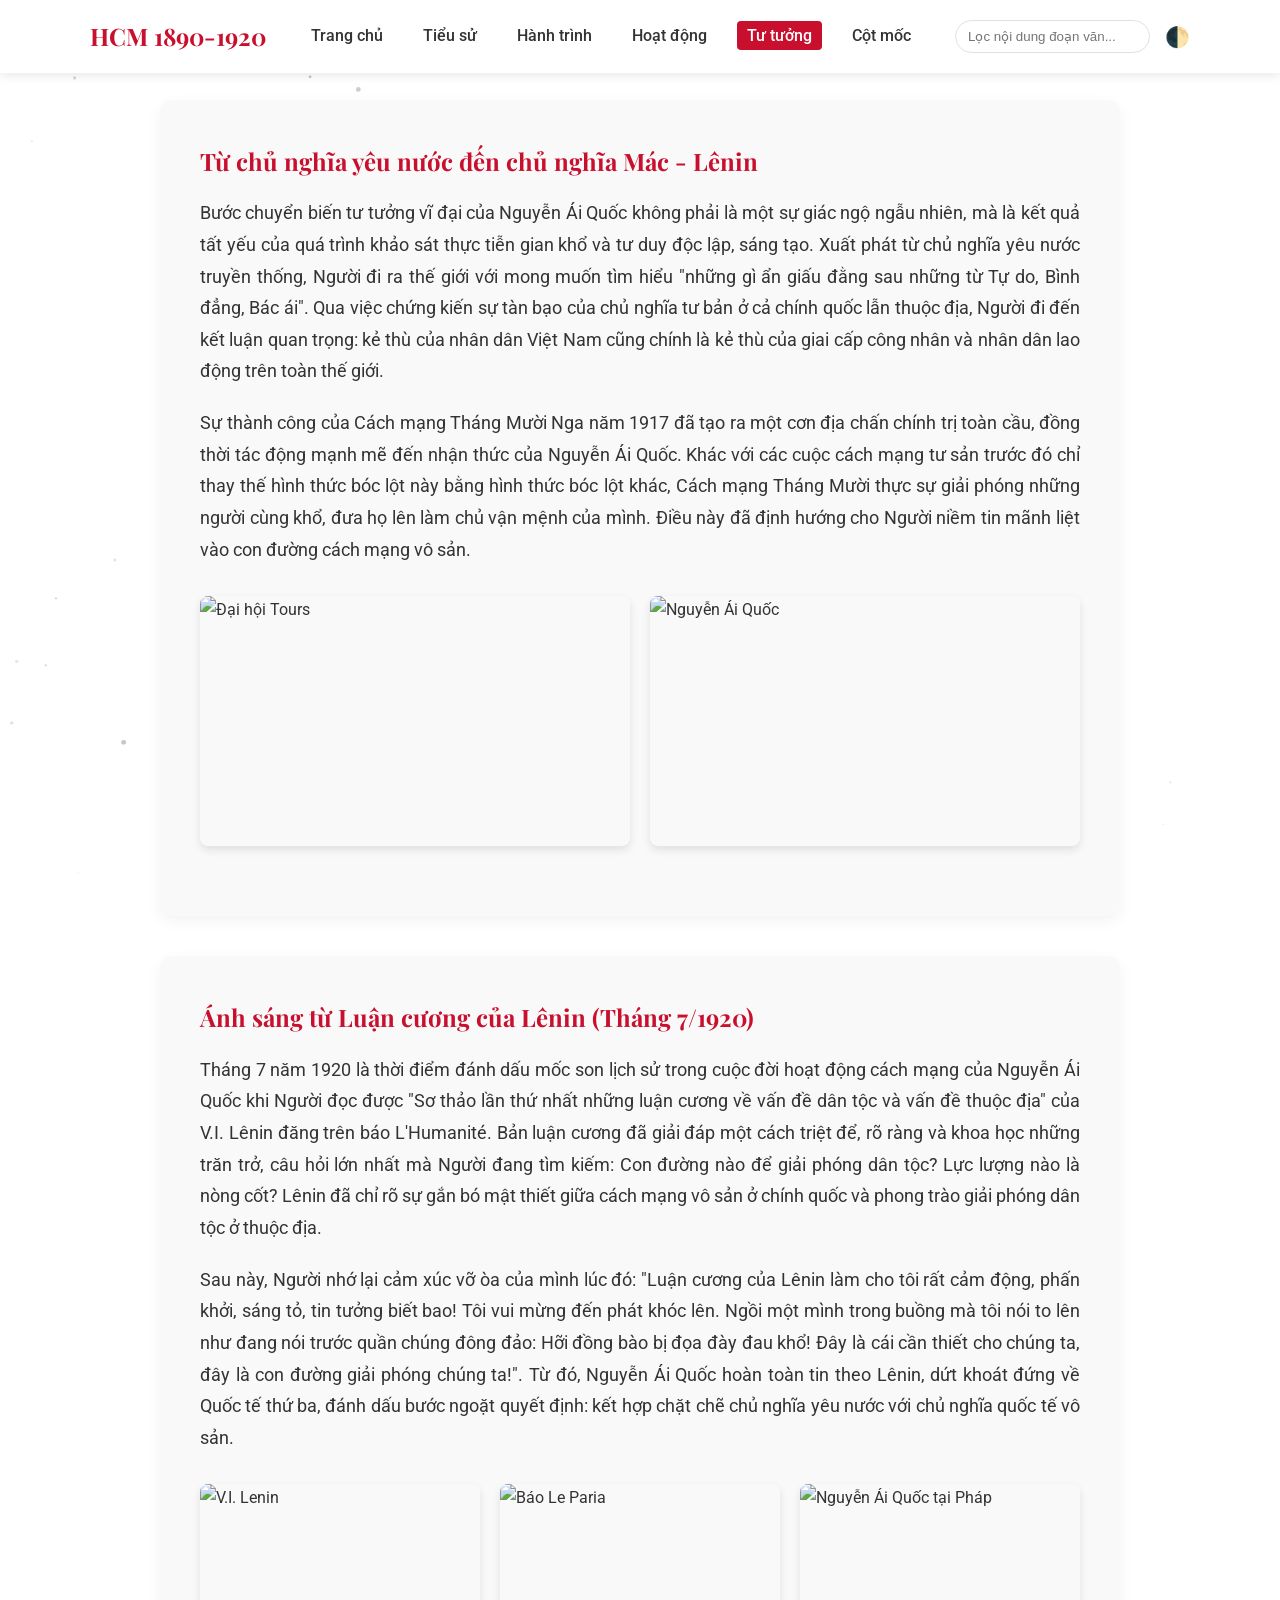
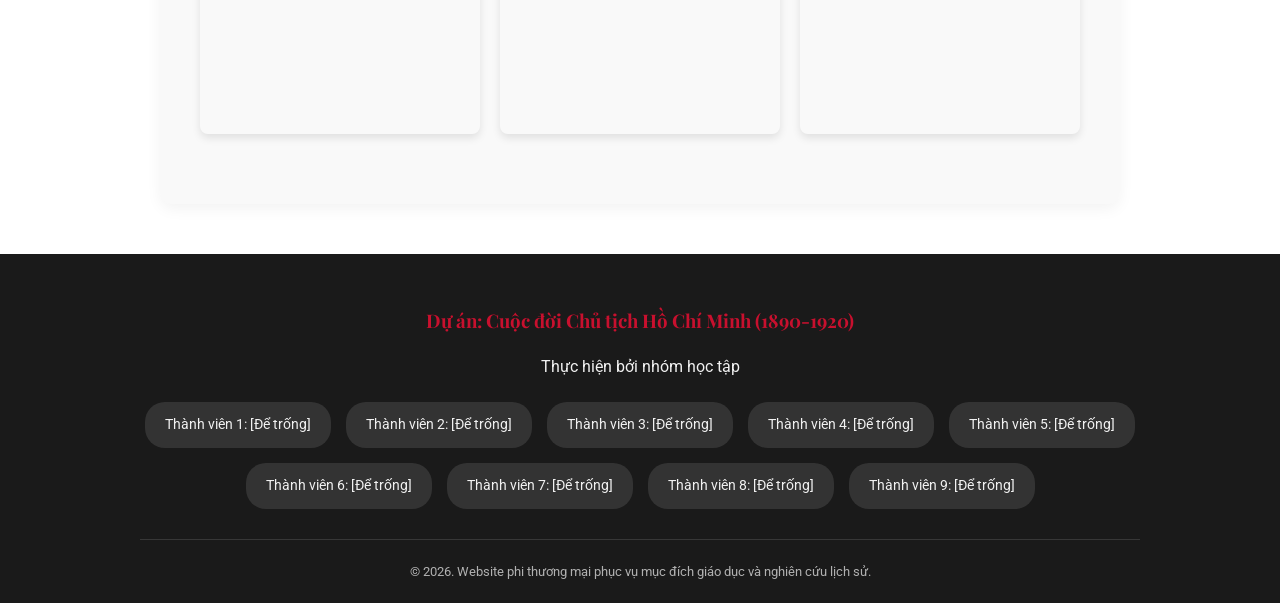
==== chuyenbientutuong.html @ 91367d7a "Create chuyenbientutuong.html" ====
<!DOCTYPE html>
<html lang="vi">
<head>
    <meta charset="UTF-8">
    <meta name="viewport" content="width=device-width, initial-scale=1.0">
    <title>Chuyển biến tư tưởng</title>
    <link rel="stylesheet" href="style.css">
</head>
<body>
    <div id="loader"><div class="spinner"></div></div>
    <canvas id="bg-canvas"></canvas>
    <div id="header-placeholder"></div>

    <main>
        <section class="content-section reveal">
            <h2>Từ chủ nghĩa yêu nước đến chủ nghĩa Mác - Lênin</h2>
            <p>Bước chuyển biến tư tưởng vĩ đại của Nguyễn Ái Quốc không phải là một sự giác ngộ ngẫu nhiên, mà là kết quả tất yếu của quá trình khảo sát thực tiễn gian khổ và tư duy độc lập, sáng tạo. Xuất phát từ chủ nghĩa yêu nước truyền thống, Người đi ra thế giới với mong muốn tìm hiểu "những gì ẩn giấu đằng sau những từ Tự do, Bình đẳng, Bác ái". Qua việc chứng kiến sự tàn bạo của chủ nghĩa tư bản ở cả chính quốc lẫn thuộc địa, Người đi đến kết luận quan trọng: kẻ thù của nhân dân Việt Nam cũng chính là kẻ thù của giai cấp công nhân và nhân dân lao động trên toàn thế giới.</p>
            <p>Sự thành công của Cách mạng Tháng Mười Nga năm 1917 đã tạo ra một cơn địa chấn chính trị toàn cầu, đồng thời tác động mạnh mẽ đến nhận thức của Nguyễn Ái Quốc. Khác với các cuộc cách mạng tư sản trước đó chỉ thay thế hình thức bóc lột này bằng hình thức bóc lột khác, Cách mạng Tháng Mười thực sự giải phóng những người cùng khổ, đưa họ lên làm chủ vận mệnh của mình. Điều này đã định hướng cho Người niềm tin mãnh liệt vào con đường cách mạng vô sản.</p>

            <div class="image-gallery">
                <img class="gallery-img" src="https://upload.wikimedia.org/wikipedia/commons/thumb/1/1e/Tours_Congress.jpg/800px-Tours_Congress.jpg" alt="Đại hội Tours">
                <img class="gallery-img" src="https://upload.wikimedia.org/wikipedia/commons/thumb/0/0c/Ho_Chi_Minh_1921.jpg/800px-Ho_Chi_Minh_1921.jpg" alt="Nguyễn Ái Quốc">
            </div>
        </section>

        <section class="content-section reveal">
            <h2>Ánh sáng từ Luận cương của Lênin (Tháng 7/1920)</h2>
            <p>Tháng 7 năm 1920 là thời điểm đánh dấu mốc son lịch sử trong cuộc đời hoạt động cách mạng của Nguyễn Ái Quốc khi Người đọc được "Sơ thảo lần thứ nhất những luận cương về vấn đề dân tộc và vấn đề thuộc địa" của V.I. Lênin đăng trên báo L'Humanité. Bản luận cương đã giải đáp một cách triệt để, rõ ràng và khoa học những trăn trở, câu hỏi lớn nhất mà Người đang tìm kiếm: Con đường nào để giải phóng dân tộc? Lực lượng nào là nòng cốt? Lênin đã chỉ rõ sự gắn bó mật thiết giữa cách mạng vô sản ở chính quốc và phong trào giải phóng dân tộc ở thuộc địa.</p>
            <p>Sau này, Người nhớ lại cảm xúc vỡ òa của mình lúc đó: "Luận cương của Lênin làm cho tôi rất cảm động, phấn khởi, sáng tỏ, tin tưởng biết bao! Tôi vui mừng đến phát khóc lên. Ngồi một mình trong buồng mà tôi nói to lên như đang nói trước quần chúng đông đảo: Hỡi đồng bào bị đọa đày đau khổ! Đây là cái cần thiết cho chúng ta, đây là con đường giải phóng chúng ta!". Từ đó, Nguyễn Ái Quốc hoàn toàn tin theo Lênin, dứt khoát đứng về Quốc tế thứ ba, đánh dấu bước ngoặt quyết định: kết hợp chặt chẽ chủ nghĩa yêu nước với chủ nghĩa quốc tế vô sản.</p>

            <div class="image-gallery">
                <img class="gallery-img" src="https://upload.wikimedia.org/wikipedia/commons/4/43/Lenin_vl.jpg" alt="V.I. Lenin">
                <img class="gallery-img" src="https://upload.wikimedia.org/wikipedia/commons/thumb/3/30/Le_Paria_%281922%29.jpg/800px-Le_Paria_%281922%29.jpg" alt="Báo Le Paria">
                <img class="gallery-img" src="https://upload.wikimedia.org/wikipedia/commons/e/e5/Nguyen_Ai_Quoc_o_Phap.jpg" alt="Nguyễn Ái Quốc tại Pháp">
            </div>
        </section>
    </main>

    <div id="footer-placeholder"></div>
    <script src="script.js"></script>
</body>
</html>
---- style.css ----
@import url('https://fonts.googleapis.com/css2?family=Playfair+Display:ital,wght@0,400;0,700;1,400&family=Roboto:wght@300;400;500;700&display=swap');

:root {
    --bg-color: #ffffff;
    --text-color: #333333;
    --primary-color: #c8102e; /* Đỏ cờ Việt Nam */
    --accent-color: #ffd700; /* Vàng sao */
    --nav-bg: rgba(255, 255, 255, 0.95);
    --card-bg: #f9f9f9;
    --border-color: #e0e0e0;
}

[data-theme="dark"] {
    --bg-color: #121212;
    --text-color: #f1f1f1;
    --primary-color: #ff4d4d;
    --accent-color: #ffea70;
    --nav-bg: rgba(18, 18, 18, 0.95);
    --card-bg: #1e1e1e;
    --border-color: #333;
}

* {
    margin: 0;
    padding: 0;
    box-sizing: border-box;
    transition: background-color 0.3s, color 0.3s;
}

body {
    font-family: 'Roboto', sans-serif;
    background-color: var(--bg-color);
    color: var(--text-color);
    line-height: 1.8;
    overflow-x: hidden;
}

h1, h2, h3, h4 {
    font-family: 'Playfair Display', serif;
    color: var(--primary-color);
    margin-bottom: 15px;
}

/* Loading Screen */
#loader {
    position: fixed;
    top: 0; left: 0; width: 100vw; height: 100vh;
    background: var(--bg-color);
    display: flex;
    justify-content: center;
    align-items: center;
    z-index: 9999;
    transition: opacity 0.5s ease;
}
.spinner {
    border: 5px solid var(--border-color);
    border-top: 5px solid var(--primary-color);
    border-radius: 50%;
    width: 50px; height: 50px;
    animation: spin 1s linear infinite;
}
@keyframes spin { 0% { transform: rotate(0deg); } 100% { transform: rotate(360deg); } }

/* Canvas Background */
#bg-canvas {
    position: fixed;
    top: 0; left: 0; width: 100vw; height: 100vh;
    z-index: -1;
    pointer-events: none;
}

/* Header & Nav */
header {
    position: fixed;
    top: 0; width: 100%;
    background: var(--nav-bg);
    box-shadow: 0 2px 10px rgba(0,0,0,0.1);
    z-index: 1000;
    backdrop-filter: blur(5px);
}
nav {
    display: flex;
    justify-content: space-between;
    align-items: center;
    padding: 15px 50px;
    max-width: 1200px;
    margin: 0 auto;
}
.logo {
    font-family: 'Playfair Display', serif;
    font-size: 24px;
    font-weight: bold;
    color: var(--primary-color);
    text-decoration: none;
}
.nav-links {
    list-style: none;
    display: flex;
    gap: 20px;
}
.nav-links a {
    text-decoration: none;
    color: var(--text-color);
    font-weight: 500;
    padding: 5px 10px;
    border-radius: 4px;
    transition: all 0.3s;
}
.nav-links a:hover, .nav-links a.active {
    background: var(--primary-color);
    color: white;
}
.controls { display: flex; gap: 15px; align-items: center; }
#searchInput {
    padding: 8px 12px;
    border: 1px solid var(--border-color);
    border-radius: 20px;
    background: var(--bg-color);
    color: var(--text-color);
    outline: none;
}
#theme-toggle {
    background: none; border: none; font-size: 20px; cursor: pointer; color: var(--text-color);
}

/* Hero Section */
.hero {
    height: 100vh;
    display: flex;
    flex-direction: column;
    justify-content: center;
    align-items: center;
    text-align: center;
    padding: 0 20px;
    background: linear-gradient(rgba(0,0,0,0.6), rgba(0,0,0,0.6)), url('https://upload.wikimedia.org/wikipedia/commons/1/1c/Ho_Chi_Minh_1946.jpg') center/cover;
    color: white;
    margin-bottom: 50px;
}
.hero h1 { color: white; font-size: 3rem; text-shadow: 2px 2px 4px rgba(0,0,0,0.5); }
.typing-container { font-size: 1.5rem; font-weight: 300; height: 30px; margin-top: 10px; }
.hero-quote { margin-top: 30px; font-style: italic; max-width: 800px; font-size: 1.2rem; }

/* Main Content Structure */
main {
    max-width: 1000px;
    margin: 100px auto 50px;
    padding: 0 20px;
}
.content-section {
    background: var(--card-bg);
    padding: 40px;
    border-radius: 12px;
    box-shadow: 0 5px 15px rgba(0,0,0,0.05);
    margin-bottom: 40px;
}
.content-section p { margin-bottom: 20px; font-size: 1.1rem; text-align: justify; }

/* Images & Lightbox */
.image-gallery {
    display: grid;
    grid-template-columns: repeat(auto-fit, minmax(250px, 1fr));
    gap: 20px;
    margin: 30px 0;
}
.gallery-img {
    width: 100%;
    height: 250px;
    object-fit: cover;
    border-radius: 8px;
    cursor: pointer;
    box-shadow: 0 4px 8px rgba(0,0,0,0.1);
    transition: transform 0.3s ease, box-shadow 0.3s ease;
}
.gallery-img:hover {
    transform: translateY(-5px) scale(1.02);
    box-shadow: 0 8px 16px rgba(0,0,0,0.2);
}
#lightbox {
    position: fixed; top: 0; left: 0; width: 100%; height: 100%;
    background: rgba(0,0,0,0.9);
    display: flex; justify-content: center; align-items: center;
    z-index: 2000; opacity: 0; pointer-events: none; transition: opacity 0.3s;
}
#lightbox.active { opacity: 1; pointer-events: auto; }
#lightbox img { max-width: 90%; max-height: 90%; border-radius: 8px; }
#lightbox-close {
    position: absolute; top: 20px; right: 30px; color: white; font-size: 40px; cursor: pointer;
}

/* Scroll Reveal */
.reveal { opacity: 0; transform: translateY(40px); transition: all 0.8s ease-out; }
.reveal.active { opacity: 1; transform: translateY(0); }

/* Timeline */
.timeline { position: relative; max-width: 800px; margin: 40px auto; }
.timeline::after {
    content: ''; position: absolute; width: 4px; background: var(--primary-color);
    top: 0; bottom: 0; left: 50%; margin-left: -2px;
}
.timeline-item { padding: 20px 40px; position: relative; width: 50%; box-sizing: border-box; }
.timeline-item:nth-child(odd) { left: 0; text-align: right; }
.timeline-item:nth-child(even) { left: 50%; }
.timeline-item::after {
    content: ''; position: absolute; width: 20px; height: 20px;
    background: var(--bg-color); border: 4px solid var(--primary-color);
    border-radius: 50%; top: 25px; z-index: 1;
}
.timeline-item:nth-child(odd)::after { right: -12px; }
.timeline-item:nth-child(even)::after { left: -12px; }
.timeline-content {
    padding: 20px; background: var(--card-bg); border-radius: 8px;
    box-shadow: 0 4px 8px rgba(0,0,0,0.1);
}
.timeline-content h3 { color: var(--primary-color); font-size: 1.5rem; }

/* Footer */
footer {
    background: #1a1a1a;
    color: #f1f1f1;
    padding: 50px 20px 20px;
    text-align: center;
}
.footer-container { max-width: 1000px; margin: 0 auto; }
.team-list {
    display: flex; flex-wrap: wrap; justify-content: center; gap: 15px; list-style: none; margin: 20px 0;
}
.team-list li {
    background: #333; padding: 10px 20px; border-radius: 20px; font-size: 0.9rem;
}
.copyright { margin-top: 30px; font-size: 0.8rem; opacity: 0.7; border-top: 1px solid #444; padding-top: 20px; }

/* Responsive */
@media (max-width: 768px) {
    nav { flex-direction: column; padding: 15px; gap: 15px; }
    .nav-links { flex-wrap: wrap; justify-content: center; }
    .timeline::after { left: 31px; }
    .timeline-item { width: 100%; padding-left: 70px; padding-right: 25px; text-align: left !important; }
    .timeline-item:nth-child(even), .timeline-item:nth-child(odd) { left: 0; }
    .timeline-item::after { left: 20px !important; }
}
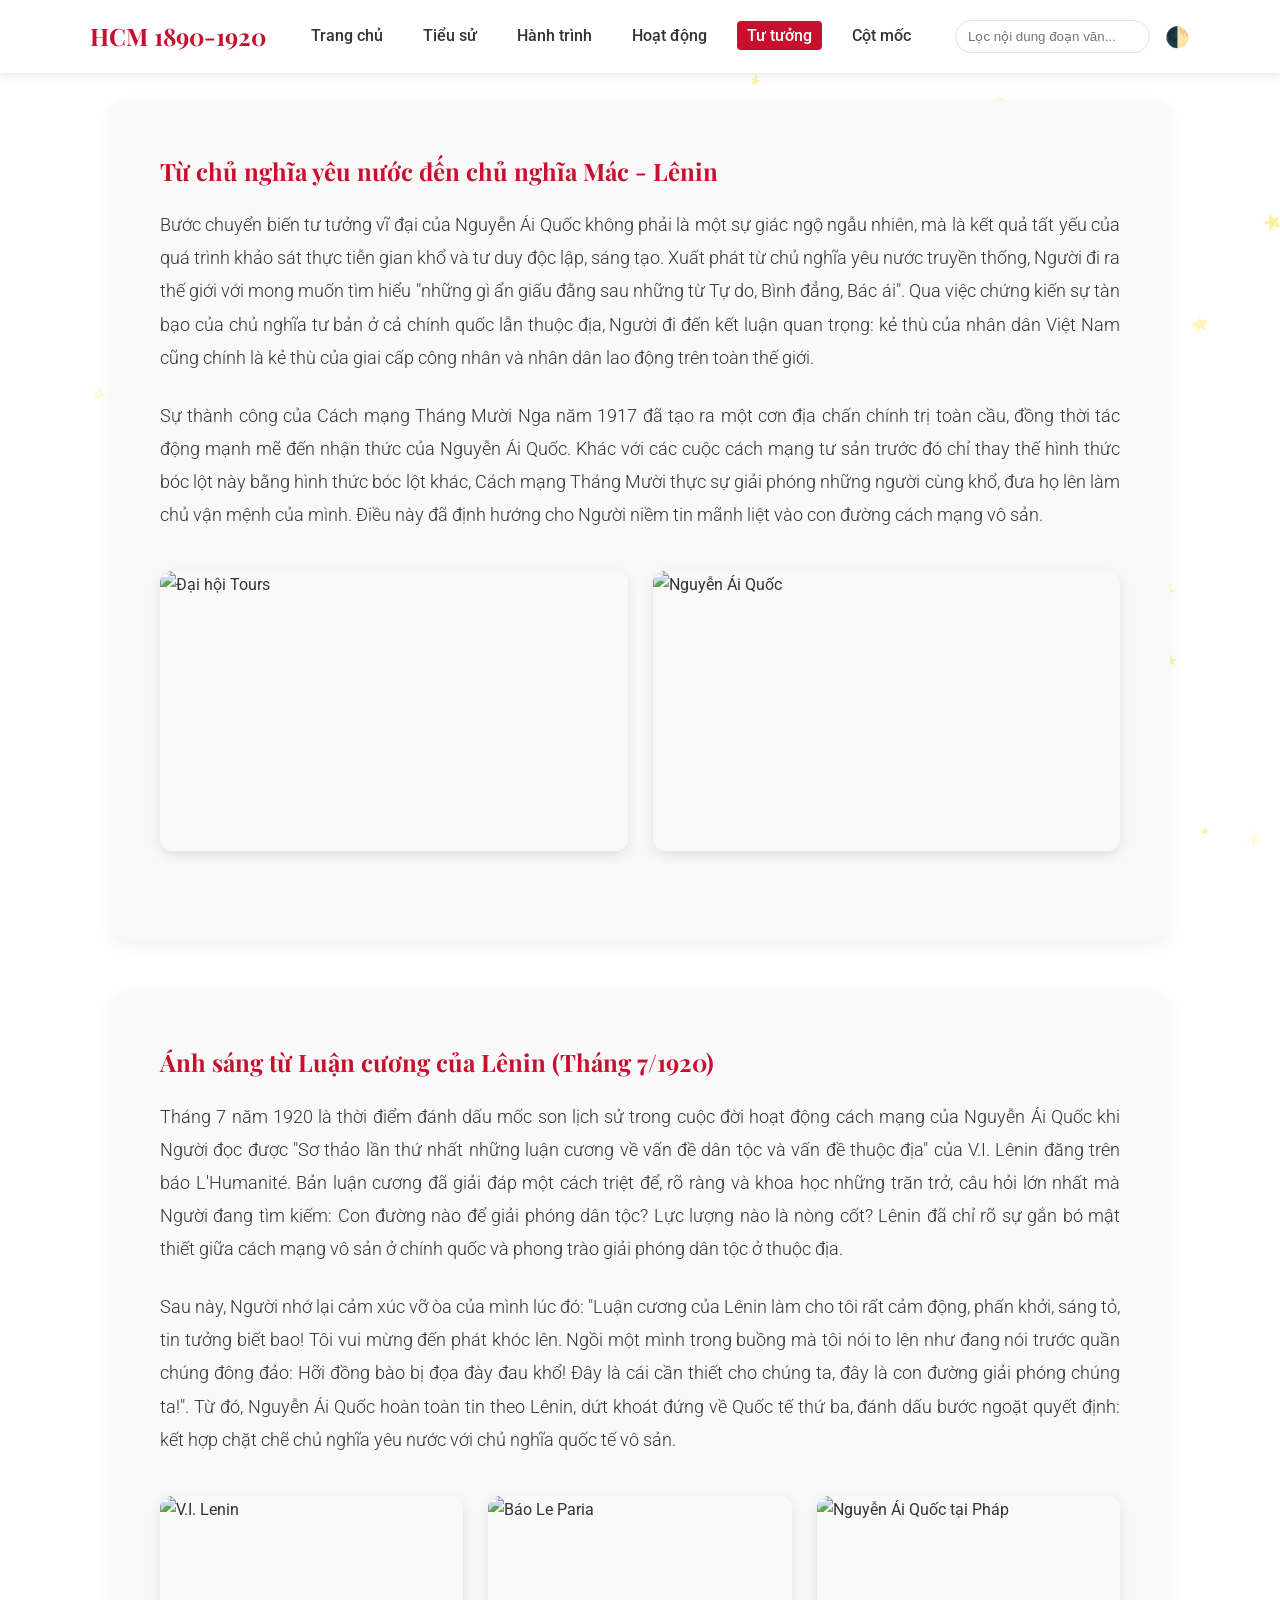
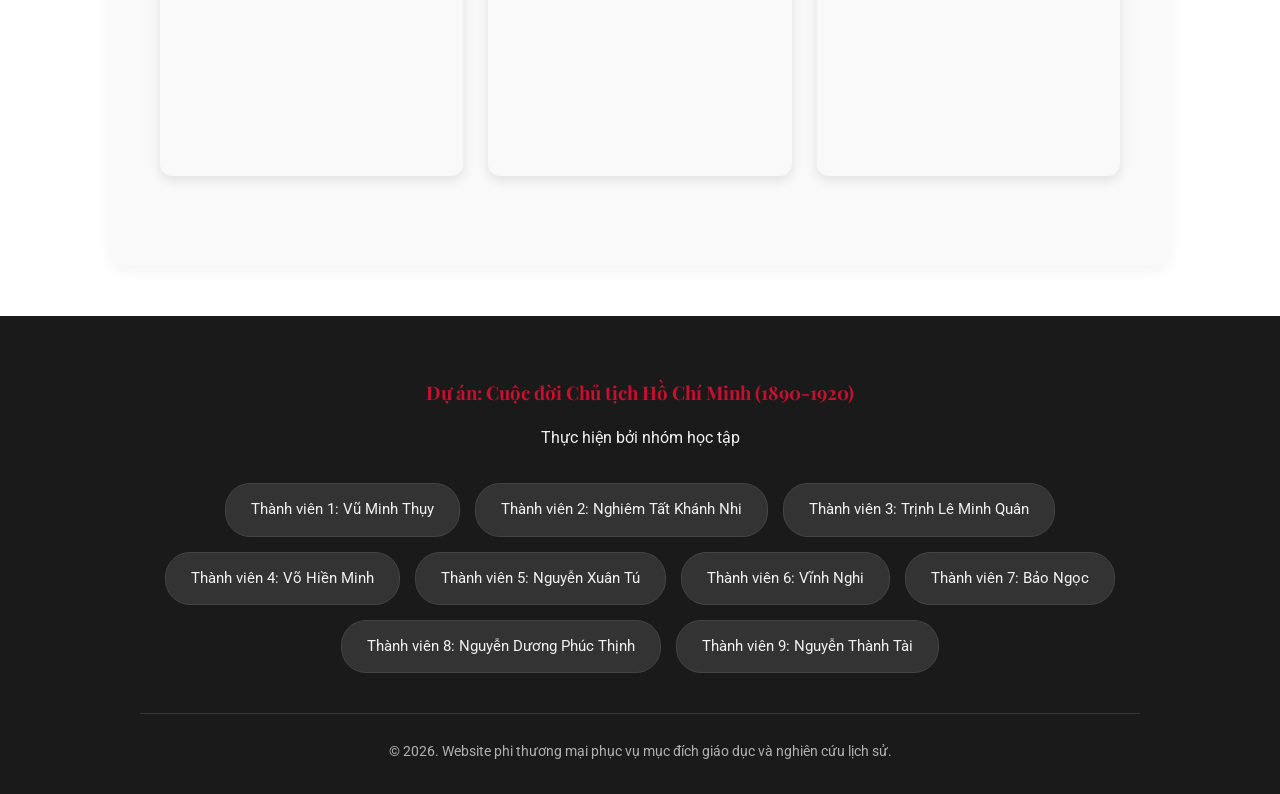
==== commit dbb692df: "Update chuyenbientutuong.html" ====
--- a/chuyenbientutuong.html
+++ b/chuyenbientutuong.html
@@ -18,8 +18,8 @@
             <p>Sự thành công của Cách mạng Tháng Mười Nga năm 1917 đã tạo ra một cơn địa chấn chính trị toàn cầu, đồng thời tác động mạnh mẽ đến nhận thức của Nguyễn Ái Quốc. Khác với các cuộc cách mạng tư sản trước đó chỉ thay thế hình thức bóc lột này bằng hình thức bóc lột khác, Cách mạng Tháng Mười thực sự giải phóng những người cùng khổ, đưa họ lên làm chủ vận mệnh của mình. Điều này đã định hướng cho Người niềm tin mãnh liệt vào con đường cách mạng vô sản.</p>
 
             <div class="image-gallery">
-                <img class="gallery-img" src="https://upload.wikimedia.org/wikipedia/commons/thumb/1/1e/Tours_Congress.jpg/800px-Tours_Congress.jpg" alt="Đại hội Tours">
-                <img class="gallery-img" src="https://upload.wikimedia.org/wikipedia/commons/thumb/0/0c/Ho_Chi_Minh_1921.jpg/800px-Ho_Chi_Minh_1921.jpg" alt="Nguyễn Ái Quốc">
+                <img class="gallery-img" src="https://hochiminh.vn/upload/3000001/20251024/d78dca8a6bbd38e9483867792d4294d0le-nin.jpg" alt="Đại hội Tours">
+                <img class="gallery-img" src="https://static.cand.com.vn/Files/Image/trangdung/2017/02/13/thumb_470.4_5fb2a60a-c07b-4d3b-9a1b-80cc7f40c037.jpg" alt="Nguyễn Ái Quốc">
             </div>
         </section>
 
@@ -29,9 +29,9 @@
             <p>Sau này, Người nhớ lại cảm xúc vỡ òa của mình lúc đó: "Luận cương của Lênin làm cho tôi rất cảm động, phấn khởi, sáng tỏ, tin tưởng biết bao! Tôi vui mừng đến phát khóc lên. Ngồi một mình trong buồng mà tôi nói to lên như đang nói trước quần chúng đông đảo: Hỡi đồng bào bị đọa đày đau khổ! Đây là cái cần thiết cho chúng ta, đây là con đường giải phóng chúng ta!". Từ đó, Nguyễn Ái Quốc hoàn toàn tin theo Lênin, dứt khoát đứng về Quốc tế thứ ba, đánh dấu bước ngoặt quyết định: kết hợp chặt chẽ chủ nghĩa yêu nước với chủ nghĩa quốc tế vô sản.</p>
 
             <div class="image-gallery">
-                <img class="gallery-img" src="https://upload.wikimedia.org/wikipedia/commons/4/43/Lenin_vl.jpg" alt="V.I. Lenin">
-                <img class="gallery-img" src="https://upload.wikimedia.org/wikipedia/commons/thumb/3/30/Le_Paria_%281922%29.jpg/800px-Le_Paria_%281922%29.jpg" alt="Báo Le Paria">
-                <img class="gallery-img" src="https://upload.wikimedia.org/wikipedia/commons/e/e5/Nguyen_Ai_Quoc_o_Phap.jpg" alt="Nguyễn Ái Quốc tại Pháp">
+                <img class="gallery-img" src="https://upload.wikimedia.org/wikipedia/commons/thumb/c/c0/Lenin_in_1920_%28cropped%29.jpg/960px-Lenin_in_1920_%28cropped%29.jpg" alt="V.I. Lenin">
+                <img class="gallery-img" src="https://images.hcmcpv.org.vn/res/news/2021/11/05-11-2021-ve-cuoc-gap-go-giua-chu-tich-ho-chi-minh-voi-lanh-tu-lenin-92B83FCE.jpg" alt="Báo Le Paria">
+                <img class="gallery-img" src="https://media-cdn-v2.laodong.vn/storage/newsportal/2020/1/14/778525/Luancuong_Lenin_A.jpg?w=800&h=420&crop=auto&scale=both" alt="Nguyễn Ái Quốc tại Pháp">
             </div>
         </section>
     </main>
--- a/style.css
+++ b/style.css
@@ -8,6 +8,7 @@
     --nav-bg: rgba(255, 255, 255, 0.95);
     --card-bg: #f9f9f9;
     --border-color: #e0e0e0;
+    --shadow: 0 5px 15px rgba(0,0,0,0.05);
 }
 
 [data-theme="dark"] {
@@ -18,6 +19,7 @@
     --nav-bg: rgba(18, 18, 18, 0.95);
     --card-bg: #1e1e1e;
     --border-color: #333;
+    --shadow: 0 5px 15px rgba(0,0,0,0.3);
 }
 
 * {
@@ -61,7 +63,7 @@
 }
 @keyframes spin { 0% { transform: rotate(0deg); } 100% { transform: rotate(360deg); } }
 
-/* Canvas Background */
+/* === Canvas Background (CẬP NHẬT: Hiệu ứng đẹp hơn, màu Đỏ/Vàng) === */
 #bg-canvas {
     position: fixed;
     top: 0; left: 0; width: 100vw; height: 100vh;
@@ -132,48 +134,48 @@
     align-items: center;
     text-align: center;
     padding: 0 20px;
-    background: linear-gradient(rgba(0,0,0,0.6), rgba(0,0,0,0.6)), url('https://upload.wikimedia.org/wikipedia/commons/1/1c/Ho_Chi_Minh_1946.jpg') center/cover;
+    background: linear-gradient(rgba(0,0,0,0.7), rgba(0,0,0,0.7)), url('https://upload.wikimedia.org/wikipedia/commons/e/e5/Nguyen_Ai_Quoc_o_Phap.jpg') center/cover;
     color: white;
     margin-bottom: 50px;
 }
-.hero h1 { color: white; font-size: 3rem; text-shadow: 2px 2px 4px rgba(0,0,0,0.5); }
-.typing-container { font-size: 1.5rem; font-weight: 300; height: 30px; margin-top: 10px; }
-.hero-quote { margin-top: 30px; font-style: italic; max-width: 800px; font-size: 1.2rem; }
+.hero h1 { color: var(--accent-color); font-size: 3.5rem; text-shadow: 2px 2px 4px rgba(0,0,0,0.5); }
+.typing-container { font-size: 1.8rem; font-weight: 300; height: 40px; margin-top: 10px; color: #f1f1f1; }
+.hero-quote { margin-top: 40px; font-style: italic; max-width: 800px; font-size: 1.3rem; border-left: 4px solid var(--accent-color); padding-left: 20px; }
 
 /* Main Content Structure */
 main {
-    max-width: 1000px;
+    max-width: 1100px;
     margin: 100px auto 50px;
     padding: 0 20px;
 }
 .content-section {
     background: var(--card-bg);
-    padding: 40px;
-    border-radius: 12px;
-    box-shadow: 0 5px 15px rgba(0,0,0,0.05);
-    margin-bottom: 40px;
-}
-.content-section p { margin-bottom: 20px; font-size: 1.1rem; text-align: justify; }
+    padding: 50px;
+    border-radius: 16px;
+    box-shadow: var(--shadow);
+    margin-bottom: 50px;
+}
+.content-section p { margin-bottom: 25px; font-size: 1.15rem; text-align: justify; font-weight: 300; }
 
 /* Images & Lightbox */
 .image-gallery {
     display: grid;
-    grid-template-columns: repeat(auto-fit, minmax(250px, 1fr));
-    gap: 20px;
-    margin: 30px 0;
+    grid-template-columns: repeat(auto-fit, minmax(280px, 1fr));
+    gap: 25px;
+    margin: 40px 0;
 }
 .gallery-img {
     width: 100%;
-    height: 250px;
+    height: 280px;
     object-fit: cover;
-    border-radius: 8px;
+    border-radius: 12px;
     cursor: pointer;
-    box-shadow: 0 4px 8px rgba(0,0,0,0.1);
-    transition: transform 0.3s ease, box-shadow 0.3s ease;
+    box-shadow: 0 4px 12px rgba(0,0,0,0.1);
+    transition: transform 0.4s ease, box-shadow 0.4s ease;
 }
 .gallery-img:hover {
-    transform: translateY(-5px) scale(1.02);
-    box-shadow: 0 8px 16px rgba(0,0,0,0.2);
+    transform: translateY(-8px) scale(1.03);
+    box-shadow: 0 12px 24px rgba(0,0,0,0.2);
 }
 #lightbox {
     position: fixed; top: 0; left: 0; width: 100%; height: 100%;
@@ -182,59 +184,88 @@
     z-index: 2000; opacity: 0; pointer-events: none; transition: opacity 0.3s;
 }
 #lightbox.active { opacity: 1; pointer-events: auto; }
-#lightbox img { max-width: 90%; max-height: 90%; border-radius: 8px; }
+#lightbox img { max-width: 90%; max-height: 90%; border-radius: 8px; border: 3px solid white; }
 #lightbox-close {
-    position: absolute; top: 20px; right: 30px; color: white; font-size: 40px; cursor: pointer;
-}
+    position: absolute; top: 20px; right: 30px; color: white; font-size: 50px; cursor: pointer; transition: color 0.3s;
+}
+#lightbox-close:hover { color: var(--accent-color); }
 
 /* Scroll Reveal */
-.reveal { opacity: 0; transform: translateY(40px); transition: all 0.8s ease-out; }
+.reveal { opacity: 0; transform: translateY(50px); transition: all 1s ease-out; }
 .reveal.active { opacity: 1; transform: translateY(0); }
 
-/* Timeline */
-.timeline { position: relative; max-width: 800px; margin: 40px auto; }
-.timeline::after {
-    content: ''; position: absolute; width: 4px; background: var(--primary-color);
-    top: 0; bottom: 0; left: 50%; margin-left: -2px;
-}
-.timeline-item { padding: 20px 40px; position: relative; width: 50%; box-sizing: border-box; }
-.timeline-item:nth-child(odd) { left: 0; text-align: right; }
-.timeline-item:nth-child(even) { left: 50%; }
-.timeline-item::after {
-    content: ''; position: absolute; width: 20px; height: 20px;
-    background: var(--bg-color); border: 4px solid var(--primary-color);
-    border-radius: 50%; top: 25px; z-index: 1;
-}
-.timeline-item:nth-child(odd)::after { right: -12px; }
-.timeline-item:nth-child(even)::after { left: -12px; }
-.timeline-content {
-    padding: 20px; background: var(--card-bg); border-radius: 8px;
-    box-shadow: 0 4px 8px rgba(0,0,0,0.1);
-}
-.timeline-content h3 { color: var(--primary-color); font-size: 1.5rem; }
+/* === === CỘT MỐC: STYLE MỚI HOÀN TOÀN (Feature Cards) === === */
+.milestones-grid {
+    display: grid;
+    grid-template-columns: repeat(auto-fill, minmax(320px, 1fr));
+    gap: 30px;
+    margin-top: 50px;
+}
+.milestone-card {
+    background: var(--card-bg);
+    border-radius: 16px;
+    overflow: hidden;
+    box-shadow: var(--shadow);
+    transition: transform 0.4s ease, box-shadow 0.4s ease;
+    border: 1px solid var(--border-color);
+}
+.milestone-card:hover {
+    transform: translateY(-10px);
+    box-shadow: 0 15px 35px rgba(0,0,0,0.15);
+}
+.milestone-img {
+    width: 100%;
+    height: 220px;
+    object-fit: cover;
+}
+.milestone-info {
+    padding: 25px;
+}
+.milestone-year {
+    font-family: 'Playfair Display', serif;
+    font-size: 2.5rem;
+    font-weight: bold;
+    color: var(--primary-color);
+    margin-bottom: 5px;
+    border-bottom: 3px solid var(--accent-color);
+    display: inline-block;
+}
+.milestone-card h3 {
+    margin-top: 15px;
+    font-size: 1.4rem;
+    color: var(--text-color);
+}
+.milestone-card p {
+    font-size: 1rem;
+    color: var(--text-color);
+    opacity: 0.9;
+    margin-bottom: 0;
+    font-weight: 300;
+}
+/* === === === === === === === === */
 
 /* Footer */
 footer {
     background: #1a1a1a;
     color: #f1f1f1;
-    padding: 50px 20px 20px;
+    padding: 60px 20px 30px;
     text-align: center;
 }
 .footer-container { max-width: 1000px; margin: 0 auto; }
 .team-list {
-    display: flex; flex-wrap: wrap; justify-content: center; gap: 15px; list-style: none; margin: 20px 0;
+    display: flex; flex-wrap: wrap; justify-content: center; gap: 15px; list-style: none; margin: 30px 0;
 }
 .team-list li {
-    background: #333; padding: 10px 20px; border-radius: 20px; font-size: 0.9rem;
-}
-.copyright { margin-top: 30px; font-size: 0.8rem; opacity: 0.7; border-top: 1px solid #444; padding-top: 20px; }
+    background: #333; padding: 12px 25px; border-radius: 25px; font-size: 0.95rem; border: 1px solid #444;
+}
+.copyright { margin-top: 40px; font-size: 0.85rem; opacity: 0.7; border-top: 1px solid #444; padding-top: 25px; }
 
 /* Responsive */
 @media (max-width: 768px) {
     nav { flex-direction: column; padding: 15px; gap: 15px; }
-    .nav-links { flex-wrap: wrap; justify-content: center; }
-    .timeline::after { left: 31px; }
-    .timeline-item { width: 100%; padding-left: 70px; padding-right: 25px; text-align: left !important; }
-    .timeline-item:nth-child(even), .timeline-item:nth-child(odd) { left: 0; }
-    .timeline-item::after { left: 20px !important; }
-}
+    .nav-links { flex-wrap: wrap; justify-content: center; gap: 10px; }
+    .hero h1 { font-size: 2.2rem; }
+    .typing-container { font-size: 1.1rem; }
+    .content-section { padding: 30px; }
+    .milestones-grid { grid-template-columns: 1fr; }
+}
